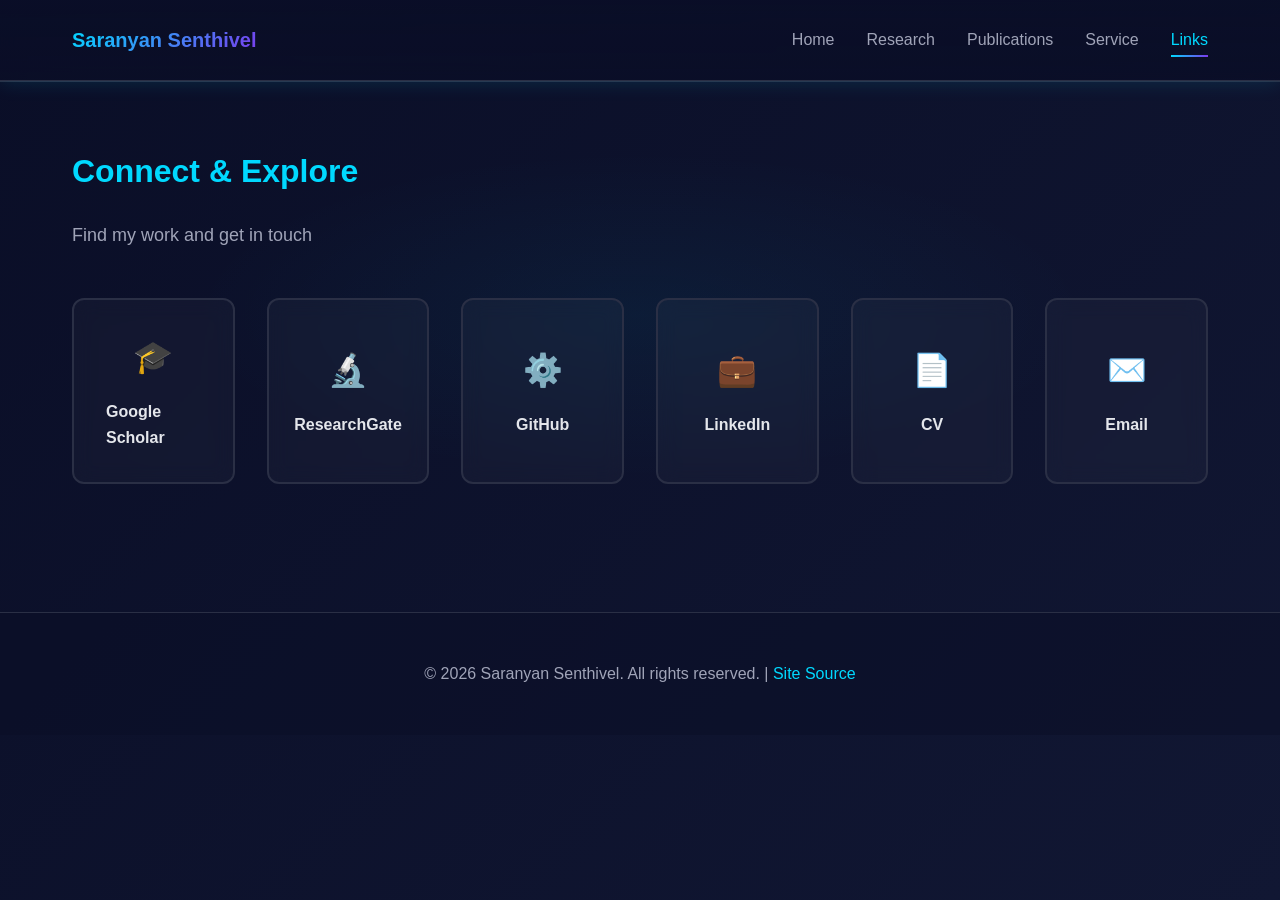
==== pages/links.html @ 64d5da50 "Add navigation links and new pages for research, publications, service, and links; update styles for" ====
<!DOCTYPE html>
<html lang="en">
<head>
  <meta charset="UTF-8">
  <meta name="viewport" content="width=device-width, initial-scale=1.0">
  <title>Connect and Explore - Saranyan Senthivel</title>
  <link rel="stylesheet" href="../css/styles.css">
</head>
<body>
  <header class="site-header">
    <div class="container">
      <div class="header-content">
        <div class="logo">
          <a href="../index.html">Saranyan Senthivel</a>
        </div>
        <nav class="nav-menu">
          <a href="../index.html" class="nav-link">Home</a>
          <a href="research.html" class="nav-link">Research</a>
          <a href="publications.html" class="nav-link">Publications</a>
          <a href="service.html" class="nav-link">Service</a>
          <a href="links.html" class="nav-link active">Links</a>
        </nav>
      </div>
    </div>
  </header>

  <main>
    <section class="section links-section">
      <div class="container">
        <h2>Connect & Explore</h2>
        <p class="section-subtitle">Find my work and get in touch</p>
        <div class="links-grid">
          <a href="https://scholar.google.com/citations?user=RIzBkIQAAAAJ&hl=en" target="_blank" rel="noopener noreferrer" class="link-card" title="Google Scholar Profile">
            <span class="link-icon">🎓</span>
            <span class="link-label">Google Scholar</span>
          </a>
          <a href="https://www.researchgate.net/profile/Saranyan-Senthivel" target="_blank" rel="noopener noreferrer" class="link-card" title="ResearchGate Profile">
            <span class="link-icon">🔬</span>
            <span class="link-label">ResearchGate</span>
          </a>
          <a href="https://github.com/userforbidden" target="_blank" rel="noopener noreferrer" class="link-card" title="GitHub Repository">
            <span class="link-icon">⚙️</span>
            <span class="link-label">GitHub</span>
          </a>
          <a href="https://www.linkedin.com/in/saranyansenthivel/" target="_blank" rel="noopener noreferrer" class="link-card" title="LinkedIn Profile">
            <span class="link-icon">💼</span>
            <span class="link-label">LinkedIn</span>
          </a>
          <a href="https://example.com/cv.pdf" target="_blank" rel="noopener noreferrer" class="link-card" title="Download CV">
            <span class="link-icon">📄</span>
            <span class="link-label">CV</span>
          </a>
          <a href="mailto:saranyansenthivel@gmail.com" class="link-card" title="Send Email">
            <span class="link-icon">✉️</span>
            <span class="link-label">Email</span>
          </a>
        </div>
      </div>
    </section>

    <footer class="footer">
      <div class="container">
        <p>&copy; 2026 Saranyan Senthivel. All rights reserved. | <a href="https://github.com/userforbidden/userforbidden.github.io" target="_blank" rel="noopener noreferrer">Site Source</a></p>
      </div>
    </footer>
  </main>

  <script src="../js/main.js"></script>
</body>
</html>
---- css/styles.css ----
/* ==========================================================================
   Global Styles
   ========================================================================== */

:root {
  /* Colors - Dark Theme with Futuristic Accents */
  --color-bg-primary: #0a0e27;
  --color-bg-secondary: #111733;
  --color-bg-tertiary: #1a1f3a;
  --color-text-primary: #e4e6eb;
  --color-text-secondary: #a0a4b8;
  --color-accent-primary: #00d9ff;
  --color-accent-secondary: #7c3aed;
  --color-accent-tertiary: #06b6d4;
  --color-border: #2a2f45;
  
  /* Glow Effects */
  --glow-subtle: 0 0 20px rgba(0, 217, 255, 0.15);
  --glow-medium: 0 0 30px rgba(0, 217, 255, 0.25);
  --glow-accent: 0 0 40px rgba(124, 58, 237, 0.2);
  
  /* Spacing */
  --spacing-xs: 0.5rem;
  --spacing-sm: 1rem;
  --spacing-md: 1.5rem;
  --spacing-lg: 2rem;
  --spacing-xl: 3rem;
  --spacing-xxl: 4rem;
  
  /* Typography */
  --font-family-main: -apple-system, BlinkMacSystemFont, 'Segoe UI', Roboto, Oxygen, Ubuntu, Cantarell, sans-serif;
  --font-size-base: 1rem;
  --font-size-lg: 1.125rem;
  --font-size-xl: 1.25rem;
  --font-size-2xl: 1.5rem;
  --font-size-3xl: 2rem;
  --font-size-4xl: 2.5rem;
  --font-weight-normal: 400;
  --font-weight-medium: 500;
  --font-weight-semibold: 600;
  --font-weight-bold: 700;
  
  /* Transitions */
  --transition-fast: 150ms ease-in-out;
  --transition-normal: 250ms ease-in-out;
  --transition-slow: 350ms ease-in-out;
}

* {
  margin: 0;
  padding: 0;
  box-sizing: border-box;
}

html {
  scroll-behavior: smooth;
}

body {
  font-family: var(--font-family-main);
  background: linear-gradient(135deg, var(--color-bg-primary) 0%, var(--color-bg-secondary) 100%);
  color: var(--color-text-primary);
  line-height: 1.6;
  min-height: 100vh;
  background-attachment: fixed;
}

/* ==========================================================================
   Container & Layout
   ========================================================================== */

.container {
  max-width: 1200px;
  margin: 0 auto;
  padding: 0 var(--spacing-lg);
}

@media (max-width: 768px) {
  .container {
    padding: 0 var(--spacing-md);
  }
}

/* ==========================================================================
   Header & Navigation
   ========================================================================== */

.site-header {
  position: sticky;
  top: 0;
  z-index: 1000;
  background: linear-gradient(180deg, rgba(10, 14, 39, 0.95) 0%, rgba(10, 14, 39, 0.85) 100%);
  backdrop-filter: blur(10px);
  border-bottom: 1px solid var(--color-border);
  box-shadow: var(--glow-subtle);
  transition: background var(--transition-normal);
}

.header-content {
  display: flex;
  justify-content: space-between;
  align-items: center;
  padding: var(--spacing-md) 0;
}

.logo {
  font-size: var(--font-size-xl);
  font-weight: var(--font-weight-bold);
  background: linear-gradient(135deg, var(--color-accent-primary), var(--color-accent-secondary));
  -webkit-background-clip: text;
  -webkit-text-fill-color: transparent;
  background-clip: text;
}

.logo a {
  text-decoration: none;
  color: inherit;
}

.nav-menu {
  display: flex;
  gap: var(--spacing-lg);
}

.nav-link {
  color: var(--color-text-secondary);
  text-decoration: none;
  font-weight: var(--font-weight-medium);
  transition: color var(--transition-fast);
  position: relative;
}

.nav-link::after {
  content: '';
  position: absolute;
  bottom: -4px;
  left: 0;
  width: 0;
  height: 2px;
  background: linear-gradient(90deg, var(--color-accent-primary), var(--color-accent-secondary));
  transition: width var(--transition-normal);
}

.nav-link:hover {
  color: var(--color-accent-primary);
}

.nav-link.active {
  color: var(--color-accent-primary);
}

.nav-link.active::after {
  width: 100%;
}

.nav-link:hover::after {
  width: 100%;
}

@media (max-width: 768px) {
  .nav-menu {
    gap: var(--spacing-md);
  }
  
  .nav-link {
    font-size: var(--font-size-base);
  }
}

@media (max-width: 640px) {
  .header-content {
    flex-direction: column;
    gap: var(--spacing-md);
    text-align: center;
  }
  
  .nav-menu {
    flex-wrap: wrap;
    justify-content: center;
  }
}

/* ==========================================================================
   Hero Section
   ========================================================================== */

.hero-section {
  padding: var(--spacing-xxl) 0;
  background: radial-gradient(ellipse at bottom right, rgba(124, 58, 237, 0.1) 0%, transparent 50%);
}

.hero-content {
  max-width: 900px;
}

.eyebrow {
  font-size: var(--font-size-lg);
  color: var(--color-accent-primary);
  font-weight: var(--font-weight-medium);
  margin-bottom: var(--spacing-sm);
  text-transform: uppercase;
  letter-spacing: 1px;
}

.hero-title {
  font-size: var(--font-size-4xl);
  font-weight: var(--font-weight-bold);
  line-height: 1.2;
  margin-bottom: var(--spacing-lg);
  background: linear-gradient(135deg, var(--color-accent-primary), var(--color-accent-tertiary));
  -webkit-background-clip: text;
  -webkit-text-fill-color: transparent;
  background-clip: text;
}

.hero-description {
  font-size: var(--font-size-lg);
  color: var(--color-text-secondary);
  margin-bottom: var(--spacing-lg);
  line-height: 1.8;
}

.hero-actions {
  display: flex;
  gap: var(--spacing-md);
  flex-wrap: wrap;
}

@media (max-width: 768px) {
  .hero-section {
    padding: var(--spacing-xl) 0;
  }
  
  .hero-title {
    font-size: var(--font-size-3xl);
  }
  
  .hero-description {
    font-size: var(--font-size-base);
  }
}

/* ==========================================================================
   Buttons
   ========================================================================== */

.btn {
  display: inline-block;
  padding: var(--spacing-sm) var(--spacing-lg);
  border-radius: 8px;
  font-weight: var(--font-weight-semibold);
  text-decoration: none;
  cursor: pointer;
  border: 2px solid;
  transition: all var(--transition-normal);
  font-size: var(--font-size-base);
}

.btn-primary {
  background: linear-gradient(135deg, var(--color-accent-primary), var(--color-accent-tertiary));
  color: var(--color-bg-primary);
  border-color: var(--color-accent-primary);
  box-shadow: var(--glow-subtle);
}

.btn-primary:hover {
  transform: translateY(-2px);
  box-shadow: var(--glow-medium);
}

.btn-secondary {
  background: transparent;
  color: var(--color-accent-primary);
  border-color: var(--color-accent-primary);
}

.btn-secondary:hover {
  background: rgba(0, 217, 255, 0.1);
  transform: translateY(-2px);
  box-shadow: var(--glow-subtle);
}

/* ==========================================================================
   Section Styles
   ========================================================================== */

.section {
  padding: var(--spacing-xxl) 0;
  border-top: 1px solid var(--color-border);
}

.section h2 {
  font-size: var(--font-size-3xl);
  font-weight: var(--font-weight-bold);
  margin-bottom: var(--spacing-md);
  color: var(--color-accent-primary);
}

.section-subtitle {
  font-size: var(--font-size-lg);
  color: var(--color-text-secondary);
  margin-bottom: var(--spacing-xl);
}

/* Research Section */
.research-section {
  background: radial-gradient(ellipse at top left, rgba(0, 217, 255, 0.08) 0%, transparent 40%);
}

.card-grid {
  display: grid;
  grid-template-columns: repeat(auto-fit, minmax(250px, 1fr));
  gap: var(--spacing-lg);
  margin-top: var(--spacing-lg);
}

.research-card {
  background: rgba(255, 255, 255, 0.03);
  border: 1px solid var(--color-border);
  border-radius: 12px;
  padding: var(--spacing-lg);
  transition: all var(--transition-normal);
  backdrop-filter: blur(10px);
}

.research-card h3 {
  font-size: var(--font-size-lg);
  color: var(--color-accent-primary);
  margin-bottom: var(--spacing-sm);
}

.research-card p {
  color: var(--color-text-secondary);
  line-height: 1.7;
}

.research-card:hover {
  background: rgba(255, 255, 255, 0.06);
  border-color: var(--color-accent-primary);
  transform: translateY(-4px);
  box-shadow: var(--glow-accent);
}

/* Publications Section */
.publications-section {
  background: radial-gradient(ellipse at bottom left, rgba(124, 58, 237, 0.08) 0%, transparent 40%);
}

.publication-list {
  display: flex;
  flex-direction: column;
  gap: var(--spacing-lg);
}

.publication-item {
  background: rgba(255, 255, 255, 0.02);
  border-left: 4px solid var(--color-accent-primary);
  border-radius: 8px;
  padding: var(--spacing-lg);
  transition: all var(--transition-normal);
}

.publication-item h3 {
  font-size: var(--font-size-lg);
  color: var(--color-accent-tertiary);
  margin-bottom: var(--spacing-xs);
}

.publication-meta {
  font-size: var(--font-size-base);
  color: var(--color-text-secondary);
  margin-bottom: var(--spacing-sm);
}

.publication-description {
  color: var(--color-text-secondary);
  margin-bottom: var(--spacing-md);
  line-height: 1.7;
}

.publication-links {
  display: flex;
  gap: var(--spacing-md);
}

.link-icon {
  color: var(--color-accent-primary);
  text-decoration: none;
  font-weight: var(--font-weight-semibold);
  transition: color var(--transition-fast);
}

.link-icon:hover {
  color: var(--color-accent-tertiary);
}

.publication-item:hover {
  background: rgba(255, 255, 255, 0.05);
  border-left-color: var(--color-accent-tertiary);
}

/* Service Section */
.service-section {
  background: radial-gradient(ellipse at top right, rgba(6, 182, 212, 0.08) 0%, transparent 40%);
}

.service-grid {
  display: grid;
  grid-template-columns: repeat(auto-fit, minmax(280px, 1fr));
  gap: var(--spacing-lg);
}

.service-card {
  background: rgba(255, 255, 255, 0.03);
  border: 1px solid var(--color-border);
  border-radius: 12px;
  padding: var(--spacing-lg);
  transition: all var(--transition-normal);
  backdrop-filter: blur(10px);
}

.service-card h3 {
  font-size: var(--font-size-lg);
  color: var(--color-accent-tertiary);
  margin-bottom: var(--spacing-md);
}

.service-card ul {
  list-style: none;
}

.service-card li {
  color: var(--color-text-secondary);
  margin-bottom: var(--spacing-sm);
  padding-left: var(--spacing-md);
  position: relative;
}

.service-card li::before {
  content: '→';
  position: absolute;
  left: 0;
  color: var(--color-accent-primary);
}

.service-card:hover {
  background: rgba(255, 255, 255, 0.06);
  border-color: var(--color-accent-tertiary);
  transform: translateY(-4px);
  box-shadow: var(--glow-accent);
}

/* Links Section */
.links-section {
  background: radial-gradient(ellipse at center, rgba(0, 217, 255, 0.05) 0%, transparent 50%);
}

.links-grid {
  display: grid;
  grid-template-columns: repeat(auto-fit, minmax(150px, 1fr));
  gap: var(--spacing-lg);
}

.link-card {
  display: flex;
  flex-direction: column;
  align-items: center;
  justify-content: center;
  gap: var(--spacing-sm);
  padding: var(--spacing-lg);
  background: rgba(255, 255, 255, 0.03);
  border: 2px solid var(--color-border);
  border-radius: 12px;
  text-decoration: none;
  color: var(--color-text-primary);
  transition: all var(--transition-normal);
  backdrop-filter: blur(10px);
}

.link-card .link-icon {
  font-size: 2rem;
}

.link-label {
  font-weight: var(--font-weight-semibold);
  font-size: var(--font-size-base);
}

.link-card:hover {
  background: rgba(255, 255, 255, 0.08);
  border-color: var(--color-accent-primary);
  transform: translateY(-6px);
  box-shadow: var(--glow-medium);
}

@media (max-width: 768px) {
  .links-grid {
    grid-template-columns: repeat(auto-fit, minmax(120px, 1fr));
  }
  
  .section {
    padding: var(--spacing-xl) 0;
  }
  
  .section h2 {
    font-size: var(--font-size-2xl);
  }
}

/* ==========================================================================
   Footer
   ========================================================================== */

.footer {
  border-top: 1px solid var(--color-border);
  padding: var(--spacing-xl) 0;
  margin-top: var(--spacing-xxl);
  text-align: center;
  background: rgba(10, 14, 39, 0.5);
}

.footer p {
  color: var(--color-text-secondary);
  font-size: var(--font-size-base);
}

.footer a {
  color: var(--color-accent-primary);
  text-decoration: none;
  transition: color var(--transition-fast);
}

.footer a:hover {
  color: var(--color-accent-tertiary);
}

/* ==========================================================================
   Responsive Design
   ========================================================================== */

@media (max-width: 768px) {
  :root {
    --font-size-4xl: 1.875rem;
    --font-size-3xl: 1.5rem;
  }
  
  .hero-actions {
    flex-direction: column;
  }
  
  .btn {
    width: 100%;
    text-align: center;
  }
}

@media (max-width: 640px) {
  :root {
    --spacing-xl: 2rem;
    --spacing-xxl: 3rem;
  }
  
  .service-grid {
    grid-template-columns: 1fr;
  }
  
  .publication-item {
    padding: var(--spacing-md);
  }
}

/* ==========================================================================
   Accessibility
   ========================================================================== */

@media (prefers-reduced-motion: reduce) {
  * {
    animation-duration: 0.01ms !important;
    animation-iteration-count: 1 !important;
    transition-duration: 0.01ms !important;
  }
}

/* High contrast mode support */
@media (prefers-contrast: more) {
  :root {
    --color-accent-primary: #00e5ff;
    --color-border: #4a4f65;
  }
}
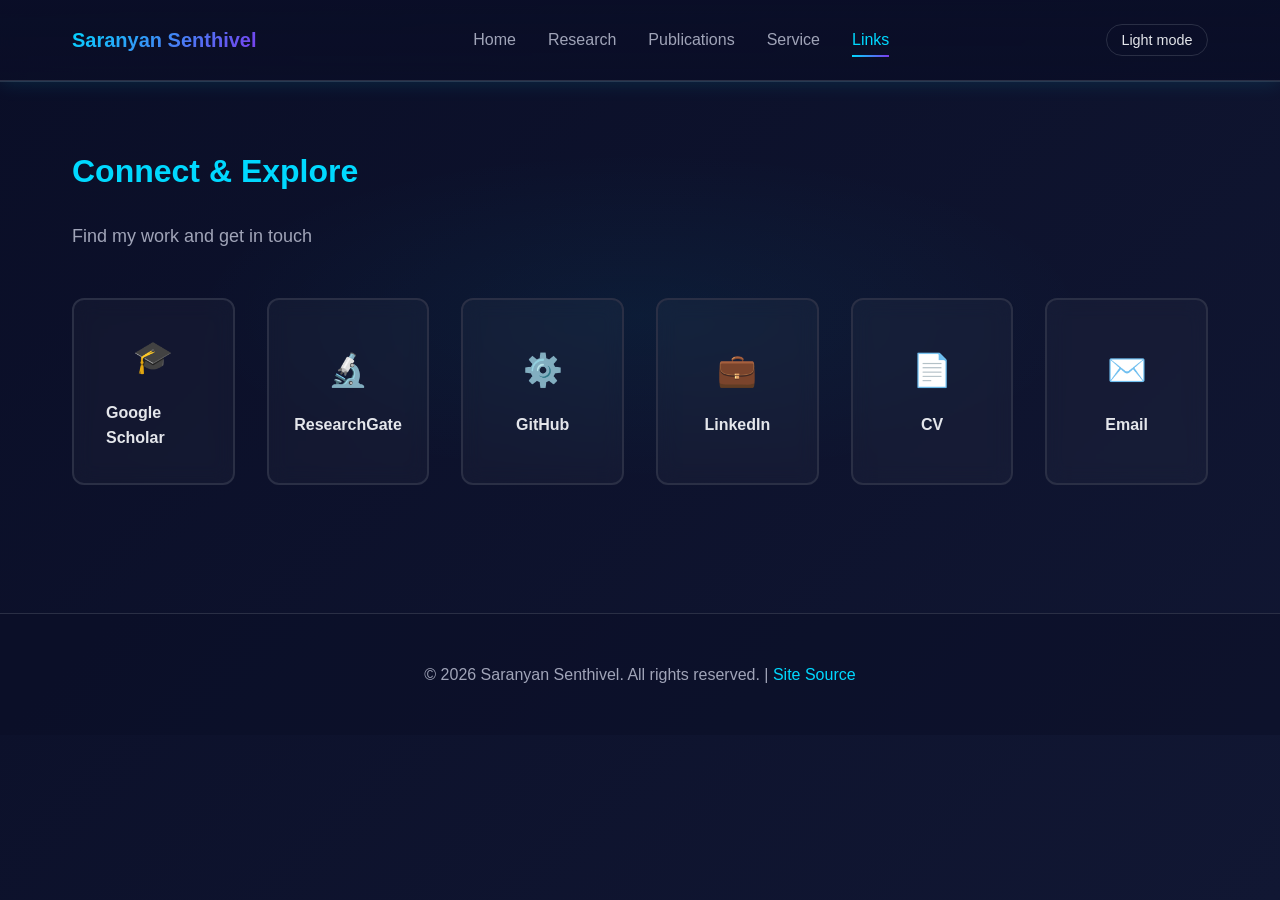
==== commit 9df93878: "Add theme toggle functionality and styles for light/dark mode" ====
--- a/pages/links.html
+++ b/pages/links.html
@@ -20,6 +20,7 @@
           <a href="service.html" class="nav-link">Service</a>
           <a href="links.html" class="nav-link active">Links</a>
         </nav>
+        <button type="button" class="theme-toggle" data-theme-toggle aria-label="Switch color theme">Light mode</button>
       </div>
     </div>
   </header>
--- a/css/styles.css
+++ b/css/styles.css
@@ -46,6 +46,21 @@
   --transition-slow: 350ms ease-in-out;
 }
 
+html[data-theme="light"] {
+  --color-bg-primary: #f5f8ff;
+  --color-bg-secondary: #e8eefc;
+  --color-bg-tertiary: #ffffff;
+  --color-text-primary: #0f1a34;
+  --color-text-secondary: #3f4f73;
+  --color-accent-primary: #006ad6;
+  --color-accent-secondary: #1f4bb8;
+  --color-accent-tertiary: #0b8f8b;
+  --color-border: #c8d3ea;
+  --glow-subtle: 0 0 20px rgba(0, 106, 214, 0.16);
+  --glow-medium: 0 0 30px rgba(0, 106, 214, 0.22);
+  --glow-accent: 0 0 36px rgba(31, 75, 184, 0.18);
+}
+
 * {
   margin: 0;
   padding: 0;
@@ -122,6 +137,29 @@
   gap: var(--spacing-lg);
 }
 
+.theme-toggle {
+  background: transparent;
+  color: var(--color-text-primary);
+  border: 1px solid var(--color-border);
+  border-radius: 999px;
+  padding: 0.45rem 0.9rem;
+  font-size: 0.9rem;
+  font-weight: var(--font-weight-medium);
+  cursor: pointer;
+  transition: all var(--transition-normal);
+}
+
+.theme-toggle:hover {
+  color: var(--color-accent-primary);
+  border-color: var(--color-accent-primary);
+  box-shadow: var(--glow-subtle);
+}
+
+.theme-toggle:focus-visible {
+  outline: 2px solid var(--color-accent-primary);
+  outline-offset: 2px;
+}
+
 .nav-link {
   color: var(--color-text-secondary);
   text-decoration: none;
@@ -177,6 +215,11 @@
   .nav-menu {
     flex-wrap: wrap;
     justify-content: center;
+  }
+
+  .theme-toggle {
+    width: 100%;
+    max-width: 220px;
   }
 }
 
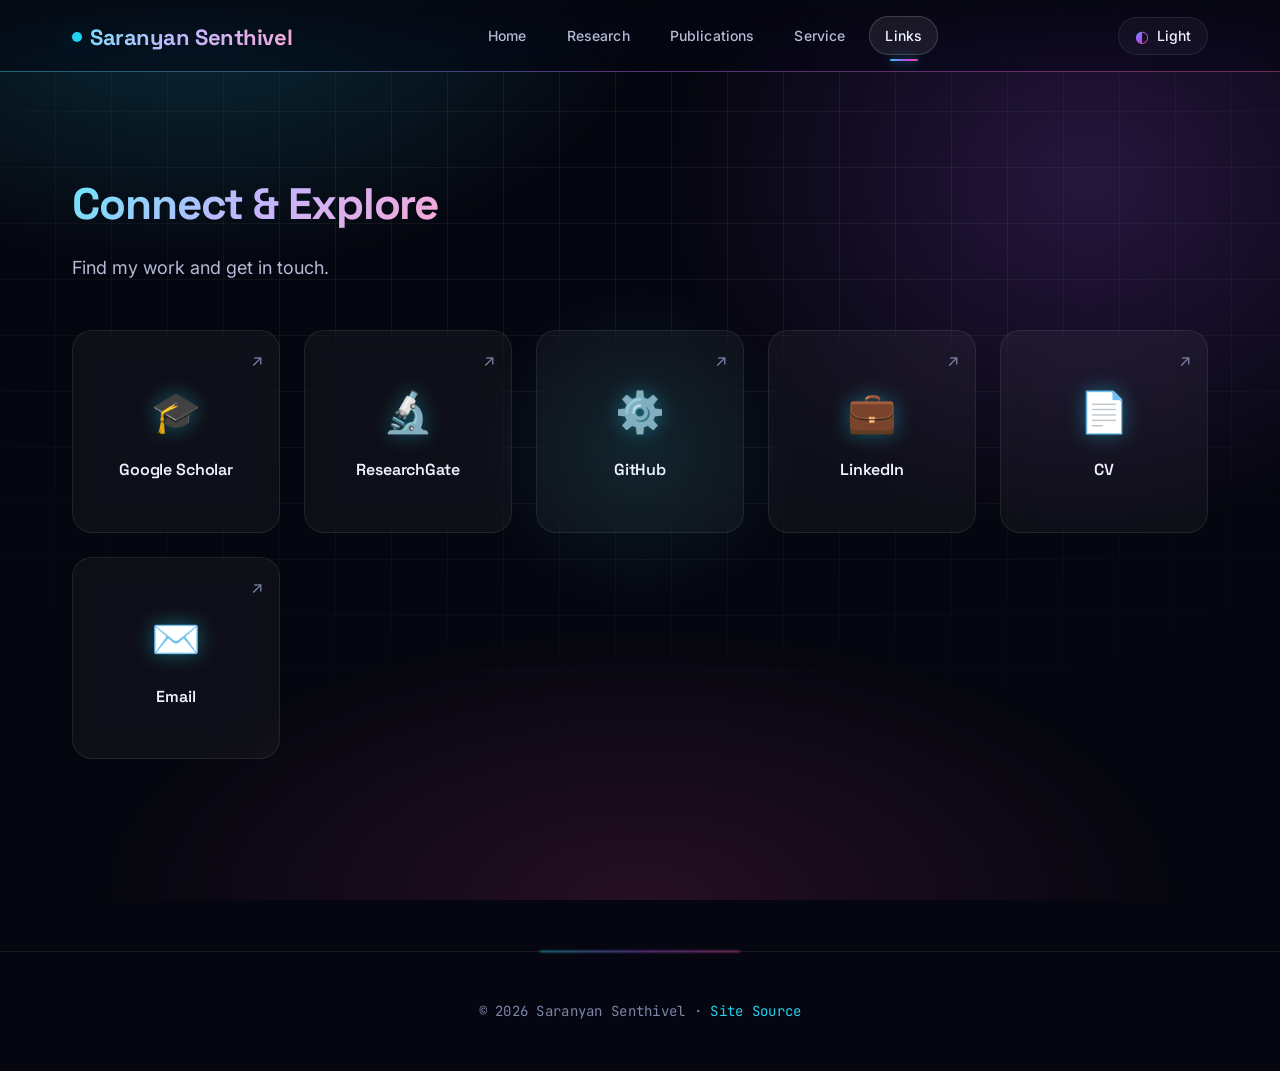
==== commit 74a58378: "Refactor code structure for improved readability and maintainability" ====
--- a/pages/links.html
+++ b/pages/links.html
@@ -3,10 +3,17 @@
 <head>
   <meta charset="UTF-8">
   <meta name="viewport" content="width=device-width, initial-scale=1.0">
-  <title>Connect and Explore - Saranyan Senthivel</title>
+  <meta name="description" content="Connect with Saranyan Senthivel — scholar profiles, GitHub, LinkedIn, CV, and email.">
+  <meta name="theme-color" content="#05060f">
+  <title>Connect — Saranyan Senthivel</title>
+  <link rel="preconnect" href="https://fonts.googleapis.com">
+  <link rel="preconnect" href="https://fonts.gstatic.com" crossorigin>
+  <link href="https://fonts.googleapis.com/css2?family=Inter:wght@400;500;600;700&family=Space+Grotesk:wght@500;600;700&family=JetBrains+Mono:wght@400;500&display=swap" rel="stylesheet">
   <link rel="stylesheet" href="../css/styles.css">
 </head>
 <body>
+  <div class="cursor-glow" aria-hidden="true"></div>
+
   <header class="site-header">
     <div class="container">
       <div class="header-content">
@@ -20,7 +27,7 @@
           <a href="service.html" class="nav-link">Service</a>
           <a href="links.html" class="nav-link active">Links</a>
         </nav>
-        <button type="button" class="theme-toggle" data-theme-toggle aria-label="Switch color theme">Light mode</button>
+        <button type="button" class="theme-toggle" data-theme-toggle aria-label="Switch color theme">Light</button>
       </div>
     </div>
   </header>
@@ -28,30 +35,30 @@
   <main>
     <section class="section links-section">
       <div class="container">
-        <h2>Connect & Explore</h2>
-        <p class="section-subtitle">Find my work and get in touch</p>
+        <h2 class="reveal">Connect &amp; Explore</h2>
+        <p class="section-subtitle reveal" data-delay="1">Find my work and get in touch.</p>
         <div class="links-grid">
-          <a href="https://scholar.google.com/citations?user=RIzBkIQAAAAJ&hl=en" target="_blank" rel="noopener noreferrer" class="link-card" title="Google Scholar Profile">
+          <a href="https://scholar.google.com/citations?user=RIzBkIQAAAAJ&hl=en" target="_blank" rel="noopener noreferrer" class="link-card reveal" data-delay="1" title="Google Scholar Profile">
             <span class="link-icon">🎓</span>
             <span class="link-label">Google Scholar</span>
           </a>
-          <a href="https://www.researchgate.net/profile/Saranyan-Senthivel" target="_blank" rel="noopener noreferrer" class="link-card" title="ResearchGate Profile">
+          <a href="https://www.researchgate.net/profile/Saranyan-Senthivel" target="_blank" rel="noopener noreferrer" class="link-card reveal" data-delay="2" title="ResearchGate Profile">
             <span class="link-icon">🔬</span>
             <span class="link-label">ResearchGate</span>
           </a>
-          <a href="https://github.com/userforbidden" target="_blank" rel="noopener noreferrer" class="link-card" title="GitHub Repository">
+          <a href="https://github.com/userforbidden" target="_blank" rel="noopener noreferrer" class="link-card reveal" data-delay="3" title="GitHub Repository">
             <span class="link-icon">⚙️</span>
             <span class="link-label">GitHub</span>
           </a>
-          <a href="https://www.linkedin.com/in/saranyansenthivel/" target="_blank" rel="noopener noreferrer" class="link-card" title="LinkedIn Profile">
+          <a href="https://www.linkedin.com/in/saranyansenthivel/" target="_blank" rel="noopener noreferrer" class="link-card reveal" data-delay="4" title="LinkedIn Profile">
             <span class="link-icon">💼</span>
             <span class="link-label">LinkedIn</span>
           </a>
-          <a href="https://example.com/cv.pdf" target="_blank" rel="noopener noreferrer" class="link-card" title="Download CV">
+          <a href="../assets/saranyan_cv.pdf" target="_blank" rel="noopener noreferrer" class="link-card reveal" data-delay="5" title="View CV (PDF)">
             <span class="link-icon">📄</span>
             <span class="link-label">CV</span>
           </a>
-          <a href="mailto:saranyansenthivel@gmail.com" class="link-card" title="Send Email">
+          <a href="mailto:saranyansenthivel@gmail.com" class="link-card reveal" data-delay="5" title="Send Email">
             <span class="link-icon">✉️</span>
             <span class="link-label">Email</span>
           </a>
@@ -61,7 +68,7 @@
 
     <footer class="footer">
       <div class="container">
-        <p>&copy; 2026 Saranyan Senthivel. All rights reserved. | <a href="https://github.com/userforbidden/userforbidden.github.io" target="_blank" rel="noopener noreferrer">Site Source</a></p>
+        <p>© <span id="year">2026</span> Saranyan Senthivel · <a href="https://github.com/userforbidden/userforbidden.github.io" target="_blank" rel="noopener noreferrer">Site Source</a></p>
       </div>
     </footer>
   </main>
--- a/css/styles.css
+++ b/css/styles.css
@@ -1,67 +1,117 @@
 /* ==========================================================================
-   Global Styles
+   Futuristic UI — Saranyan Senthivel
+   ==========================================================================
+   Design system: dark cyber aesthetic with aurora gradients, glassmorphism,
+   animated grid background, and tactile micro-interactions.
    ========================================================================== */
 
 :root {
-  /* Colors - Dark Theme with Futuristic Accents */
-  --color-bg-primary: #0a0e27;
-  --color-bg-secondary: #111733;
-  --color-bg-tertiary: #1a1f3a;
-  --color-text-primary: #e4e6eb;
-  --color-text-secondary: #a0a4b8;
-  --color-accent-primary: #00d9ff;
-  --color-accent-secondary: #7c3aed;
-  --color-accent-tertiary: #06b6d4;
-  --color-border: #2a2f45;
-  
-  /* Glow Effects */
-  --glow-subtle: 0 0 20px rgba(0, 217, 255, 0.15);
-  --glow-medium: 0 0 30px rgba(0, 217, 255, 0.25);
-  --glow-accent: 0 0 40px rgba(124, 58, 237, 0.2);
-  
+  /* --- Color tokens (dark) --- */
+  --bg-0: #05060f;
+  --bg-1: #0a0c1f;
+  --bg-2: #11142b;
+  --surface-glass: rgba(255, 255, 255, 0.04);
+  --surface-glass-strong: rgba(255, 255, 255, 0.07);
+  --text-1: #eef2ff;
+  --text-2: #b4bbd6;
+  --text-3: #7d85a8;
+  --border-1: rgba(255, 255, 255, 0.08);
+  --border-2: rgba(255, 255, 255, 0.16);
+
+  /* Aurora accents */
+  --c-cyan: #22d3ee;
+  --c-violet: #a855f7;
+  --c-magenta: #ec4899;
+  --c-emerald: #34d399;
+  --c-amber: #fbbf24;
+  --accent: var(--c-cyan);
+  --accent-2: var(--c-violet);
+
+  /* Glows */
+  --glow-cyan: 0 0 24px rgba(34, 211, 238, 0.35);
+  --glow-violet: 0 0 32px rgba(168, 85, 247, 0.32);
+  --glow-soft: 0 8px 32px rgba(0, 0, 0, 0.45);
+  --glow-card: 0 20px 60px -20px rgba(34, 211, 238, 0.35),
+               0 8px 30px -10px rgba(168, 85, 247, 0.25);
+
+  /* Gradients */
+  --grad-aurora: linear-gradient(135deg, #22d3ee 0%, #a855f7 50%, #ec4899 100%);
+  --grad-aurora-soft: linear-gradient(135deg, rgba(34,211,238,0.15), rgba(168,85,247,0.15) 50%, rgba(236,72,153,0.15));
+  --grad-text: linear-gradient(135deg, #67e8f9 0%, #c4b5fd 50%, #f9a8d4 100%);
+
   /* Spacing */
-  --spacing-xs: 0.5rem;
-  --spacing-sm: 1rem;
-  --spacing-md: 1.5rem;
-  --spacing-lg: 2rem;
-  --spacing-xl: 3rem;
-  --spacing-xxl: 4rem;
-  
+  --s-1: 0.25rem;
+  --s-2: 0.5rem;
+  --s-3: 0.75rem;
+  --s-4: 1rem;
+  --s-5: 1.5rem;
+  --s-6: 2rem;
+  --s-7: 3rem;
+  --s-8: 4rem;
+  --s-9: 6rem;
+
   /* Typography */
-  --font-family-main: -apple-system, BlinkMacSystemFont, 'Segoe UI', Roboto, Oxygen, Ubuntu, Cantarell, sans-serif;
-  --font-size-base: 1rem;
-  --font-size-lg: 1.125rem;
-  --font-size-xl: 1.25rem;
-  --font-size-2xl: 1.5rem;
-  --font-size-3xl: 2rem;
-  --font-size-4xl: 2.5rem;
-  --font-weight-normal: 400;
-  --font-weight-medium: 500;
-  --font-weight-semibold: 600;
-  --font-weight-bold: 700;
-  
-  /* Transitions */
-  --transition-fast: 150ms ease-in-out;
-  --transition-normal: 250ms ease-in-out;
-  --transition-slow: 350ms ease-in-out;
-}
-
+  --font-sans: 'Inter', -apple-system, BlinkMacSystemFont, 'Segoe UI', Roboto, sans-serif;
+  --font-display: 'Space Grotesk', 'Inter', sans-serif;
+  --font-mono: 'JetBrains Mono', 'Fira Code', ui-monospace, monospace;
+
+  --fs-xs: 0.75rem;
+  --fs-sm: 0.875rem;
+  --fs-base: 1rem;
+  --fs-lg: 1.125rem;
+  --fs-xl: 1.375rem;
+  --fs-2xl: 1.75rem;
+  --fs-3xl: 2.25rem;
+  --fs-4xl: 3rem;
+  --fs-5xl: 4rem;
+
+  /* Motion */
+  --ease-out: cubic-bezier(0.22, 1, 0.36, 1);
+  --ease-in-out: cubic-bezier(0.65, 0, 0.35, 1);
+  --t-fast: 180ms var(--ease-out);
+  --t-med: 320ms var(--ease-out);
+  --t-slow: 600ms var(--ease-out);
+
+  /* Radii */
+  --r-sm: 8px;
+  --r-md: 14px;
+  --r-lg: 20px;
+  --r-xl: 28px;
+  --r-pill: 999px;
+}
+
+/* --- Light theme overrides --- */
 html[data-theme="light"] {
-  --color-bg-primary: #f5f8ff;
-  --color-bg-secondary: #e8eefc;
-  --color-bg-tertiary: #ffffff;
-  --color-text-primary: #0f1a34;
-  --color-text-secondary: #3f4f73;
-  --color-accent-primary: #006ad6;
-  --color-accent-secondary: #1f4bb8;
-  --color-accent-tertiary: #0b8f8b;
-  --color-border: #c8d3ea;
-  --glow-subtle: 0 0 20px rgba(0, 106, 214, 0.16);
-  --glow-medium: 0 0 30px rgba(0, 106, 214, 0.22);
-  --glow-accent: 0 0 36px rgba(31, 75, 184, 0.18);
-}
-
-* {
+  --bg-0: #f4f6ff;
+  --bg-1: #ffffff;
+  --bg-2: #eef1fb;
+  --surface-glass: rgba(255, 255, 255, 0.7);
+  --surface-glass-strong: rgba(255, 255, 255, 0.85);
+  --text-1: #0b1130;
+  --text-2: #3d4a78;
+  --text-3: #6b7aa8;
+  --border-1: rgba(11, 17, 48, 0.10);
+  --border-2: rgba(11, 17, 48, 0.18);
+  --c-cyan: #0891b2;
+  --c-violet: #7c3aed;
+  --c-magenta: #db2777;
+  --accent: var(--c-cyan);
+  --accent-2: var(--c-violet);
+  --glow-cyan: 0 0 22px rgba(8, 145, 178, 0.28);
+  --glow-violet: 0 0 28px rgba(124, 58, 237, 0.25);
+  --glow-soft: 0 10px 30px rgba(11, 17, 48, 0.12);
+  --glow-card: 0 20px 50px -20px rgba(8, 145, 178, 0.30),
+               0 10px 30px -15px rgba(124, 58, 237, 0.22);
+  --grad-text: linear-gradient(135deg, #0e7490 0%, #6d28d9 50%, #be185d 100%);
+}
+
+/* ==========================================================================
+   Reset & base
+   ========================================================================== */
+
+*,
+*::before,
+*::after {
   margin: 0;
   padding: 0;
   box-sizing: border-box;
@@ -69,218 +119,354 @@
 
 html {
   scroll-behavior: smooth;
+  -webkit-font-smoothing: antialiased;
+  -moz-osx-font-smoothing: grayscale;
+  text-rendering: optimizeLegibility;
 }
 
 body {
-  font-family: var(--font-family-main);
-  background: linear-gradient(135deg, var(--color-bg-primary) 0%, var(--color-bg-secondary) 100%);
-  color: var(--color-text-primary);
-  line-height: 1.6;
+  font-family: var(--font-sans);
+  background: var(--bg-0);
+  color: var(--text-1);
+  line-height: 1.65;
   min-height: 100vh;
-  background-attachment: fixed;
-}
-
-/* ==========================================================================
-   Container & Layout
+  position: relative;
+  overflow-x: hidden;
+}
+
+/* --- Animated aurora background --- */
+body::before,
+body::after {
+  content: '';
+  position: fixed;
+  inset: 0;
+  z-index: -2;
+  pointer-events: none;
+}
+
+body::before {
+  background:
+    radial-gradient(ellipse 60% 50% at 15% 0%, rgba(34, 211, 238, 0.18), transparent 60%),
+    radial-gradient(ellipse 50% 60% at 85% 20%, rgba(168, 85, 247, 0.20), transparent 65%),
+    radial-gradient(ellipse 70% 50% at 50% 100%, rgba(236, 72, 153, 0.14), transparent 60%),
+    var(--bg-0);
+  animation: auroraDrift 22s var(--ease-in-out) infinite alternate;
+}
+
+/* Subtle grid mesh overlay */
+body::after {
+  background-image:
+    linear-gradient(var(--border-1) 1px, transparent 1px),
+    linear-gradient(90deg, var(--border-1) 1px, transparent 1px);
+  background-size: 56px 56px;
+  background-position: -1px -1px;
+  mask-image: radial-gradient(ellipse 90% 70% at 50% 30%, black 30%, transparent 80%);
+  -webkit-mask-image: radial-gradient(ellipse 90% 70% at 50% 30%, black 30%, transparent 80%);
+  opacity: 0.7;
+  z-index: -1;
+}
+
+@keyframes auroraDrift {
+  0%   { transform: translate3d(0, 0, 0) scale(1); }
+  50%  { transform: translate3d(-2%, 1%, 0) scale(1.03); }
+  100% { transform: translate3d(2%, -1%, 0) scale(1.05); }
+}
+
+/* --- Custom selection --- */
+::selection {
+  background: rgba(34, 211, 238, 0.35);
+  color: var(--text-1);
+}
+
+/* --- Custom scrollbar --- */
+::-webkit-scrollbar { width: 12px; height: 12px; }
+::-webkit-scrollbar-track { background: var(--bg-1); }
+::-webkit-scrollbar-thumb {
+  background: linear-gradient(180deg, var(--c-cyan), var(--c-violet));
+  border: 3px solid var(--bg-1);
+  border-radius: var(--r-pill);
+}
+::-webkit-scrollbar-thumb:hover { filter: brightness(1.2); }
+
+/* ==========================================================================
+   Layout
    ========================================================================== */
 
 .container {
+  width: 100%;
   max-width: 1200px;
   margin: 0 auto;
-  padding: 0 var(--spacing-lg);
+  padding: 0 var(--s-6);
 }
 
 @media (max-width: 768px) {
-  .container {
-    padding: 0 var(--spacing-md);
-  }
-}
-
-/* ==========================================================================
-   Header & Navigation
+  .container { padding: 0 var(--s-5); }
+}
+
+/* ==========================================================================
+   Header / Navigation
    ========================================================================== */
 
 .site-header {
   position: sticky;
   top: 0;
   z-index: 1000;
-  background: linear-gradient(180deg, rgba(10, 14, 39, 0.95) 0%, rgba(10, 14, 39, 0.85) 100%);
-  backdrop-filter: blur(10px);
-  border-bottom: 1px solid var(--color-border);
-  box-shadow: var(--glow-subtle);
-  transition: background var(--transition-normal);
+  background: linear-gradient(180deg, rgba(5, 6, 15, 0.85), rgba(5, 6, 15, 0.55));
+  -webkit-backdrop-filter: blur(20px) saturate(180%);
+  backdrop-filter: blur(20px) saturate(180%);
+  border-bottom: 1px solid var(--border-1);
+  transition: background var(--t-med), border-color var(--t-med);
+}
+
+html[data-theme="light"] .site-header {
+  background: linear-gradient(180deg, rgba(255, 255, 255, 0.85), rgba(255, 255, 255, 0.6));
+}
+
+.site-header::after {
+  content: '';
+  position: absolute;
+  left: 0;
+  right: 0;
+  bottom: -1px;
+  height: 1px;
+  background: var(--grad-aurora);
+  opacity: 0.4;
 }
 
 .header-content {
   display: flex;
   justify-content: space-between;
   align-items: center;
-  padding: var(--spacing-md) 0;
+  padding: var(--s-4) 0;
+  gap: var(--s-5);
 }
 
 .logo {
-  font-size: var(--font-size-xl);
-  font-weight: var(--font-weight-bold);
-  background: linear-gradient(135deg, var(--color-accent-primary), var(--color-accent-secondary));
+  font-family: var(--font-display);
+  font-size: var(--fs-xl);
+  font-weight: 700;
+  letter-spacing: -0.02em;
+  position: relative;
+}
+
+.logo a {
+  text-decoration: none;
+  background: var(--grad-text);
   -webkit-background-clip: text;
   -webkit-text-fill-color: transparent;
   background-clip: text;
-}
-
-.logo a {
-  text-decoration: none;
-  color: inherit;
+  display: inline-flex;
+  align-items: center;
+  gap: var(--s-2);
+}
+
+.logo a::before {
+  content: '';
+  width: 10px;
+  height: 10px;
+  border-radius: 50%;
+  background: var(--c-cyan);
+  box-shadow: var(--glow-cyan);
+  animation: pulse 2.4s var(--ease-in-out) infinite;
+  flex-shrink: 0;
+}
+
+@keyframes pulse {
+  0%, 100% { opacity: 1; transform: scale(1); }
+  50%      { opacity: 0.6; transform: scale(0.85); }
 }
 
 .nav-menu {
   display: flex;
-  gap: var(--spacing-lg);
+  gap: var(--s-2);
+  align-items: center;
+}
+
+.nav-link {
+  position: relative;
+  color: var(--text-2);
+  text-decoration: none;
+  font-weight: 500;
+  font-size: var(--fs-sm);
+  padding: var(--s-2) var(--s-4);
+  border-radius: var(--r-pill);
+  transition: color var(--t-fast), background var(--t-fast);
+  letter-spacing: 0.01em;
+}
+
+.nav-link:hover {
+  color: var(--text-1);
+  background: var(--surface-glass);
+}
+
+.nav-link.active {
+  color: var(--text-1);
+  background: var(--surface-glass-strong);
+  box-shadow: inset 0 0 0 1px var(--border-2);
+}
+
+.nav-link.active::before {
+  content: '';
+  position: absolute;
+  left: 50%;
+  bottom: -6px;
+  transform: translateX(-50%);
+  width: 28px;
+  height: 2px;
+  background: var(--grad-aurora);
+  border-radius: var(--r-pill);
+  box-shadow: 0 0 10px rgba(34, 211, 238, 0.7);
 }
 
 .theme-toggle {
-  background: transparent;
-  color: var(--color-text-primary);
-  border: 1px solid var(--color-border);
-  border-radius: 999px;
-  padding: 0.45rem 0.9rem;
-  font-size: 0.9rem;
-  font-weight: var(--font-weight-medium);
+  background: var(--surface-glass);
+  color: var(--text-1);
+  border: 1px solid var(--border-1);
+  border-radius: var(--r-pill);
+  padding: 0.5rem 1rem;
+  font-size: var(--fs-sm);
+  font-weight: 500;
   cursor: pointer;
-  transition: all var(--transition-normal);
-}
-
-.theme-toggle:hover {
-  color: var(--color-accent-primary);
-  border-color: var(--color-accent-primary);
-  box-shadow: var(--glow-subtle);
-}
-
-.theme-toggle:focus-visible {
-  outline: 2px solid var(--color-accent-primary);
-  outline-offset: 2px;
-}
-
-.nav-link {
-  color: var(--color-text-secondary);
-  text-decoration: none;
-  font-weight: var(--font-weight-medium);
-  transition: color var(--transition-fast);
-  position: relative;
-}
-
-.nav-link::after {
-  content: '';
-  position: absolute;
-  bottom: -4px;
-  left: 0;
-  width: 0;
-  height: 2px;
-  background: linear-gradient(90deg, var(--color-accent-primary), var(--color-accent-secondary));
-  transition: width var(--transition-normal);
-}
-
-.nav-link:hover {
-  color: var(--color-accent-primary);
-}
-
-.nav-link.active {
-  color: var(--color-accent-primary);
-}
-
-.nav-link.active::after {
-  width: 100%;
-}
-
-.nav-link:hover::after {
-  width: 100%;
-}
-
-@media (max-width: 768px) {
-  .nav-menu {
-    gap: var(--spacing-md);
-  }
-  
-  .nav-link {
-    font-size: var(--font-size-base);
-  }
-}
-
-@media (max-width: 640px) {
-  .header-content {
-    flex-direction: column;
-    gap: var(--spacing-md);
-    text-align: center;
-  }
-  
-  .nav-menu {
-    flex-wrap: wrap;
-    justify-content: center;
-  }
-
-  .theme-toggle {
-    width: 100%;
-    max-width: 220px;
-  }
-}
-
-/* ==========================================================================
-   Hero Section
-   ========================================================================== */
-
-.hero-section {
-  padding: var(--spacing-xxl) 0;
-  background: radial-gradient(ellipse at bottom right, rgba(124, 58, 237, 0.1) 0%, transparent 50%);
-}
-
-.hero-content {
-  max-width: 900px;
-}
-
-.eyebrow {
-  font-size: var(--font-size-lg);
-  color: var(--color-accent-primary);
-  font-weight: var(--font-weight-medium);
-  margin-bottom: var(--spacing-sm);
-  text-transform: uppercase;
-  letter-spacing: 1px;
-}
-
-.hero-title {
-  font-size: var(--font-size-4xl);
-  font-weight: var(--font-weight-bold);
-  line-height: 1.2;
-  margin-bottom: var(--spacing-lg);
-  background: linear-gradient(135deg, var(--color-accent-primary), var(--color-accent-tertiary));
+  transition: all var(--t-fast);
+  display: inline-flex;
+  align-items: center;
+  gap: var(--s-2);
+  font-family: inherit;
+}
+
+.theme-toggle::before {
+  content: '◐';
+  font-size: 1rem;
+  background: var(--grad-aurora);
   -webkit-background-clip: text;
   -webkit-text-fill-color: transparent;
   background-clip: text;
 }
 
+.theme-toggle:hover {
+  border-color: var(--accent);
+  color: var(--accent);
+  box-shadow: var(--glow-cyan);
+  transform: translateY(-1px);
+}
+
+.theme-toggle:focus-visible {
+  outline: 2px solid var(--accent);
+  outline-offset: 3px;
+}
+
+/* Mobile nav */
+@media (max-width: 768px) {
+  .header-content {
+    flex-wrap: wrap;
+    gap: var(--s-3);
+  }
+  .nav-menu {
+    order: 3;
+    width: 100%;
+    justify-content: center;
+    flex-wrap: wrap;
+  }
+  .nav-link {
+    padding: var(--s-2) var(--s-3);
+    font-size: var(--fs-sm);
+  }
+}
+
+/* ==========================================================================
+   Hero
+   ========================================================================== */
+
+.hero-section {
+  position: relative;
+  padding: var(--s-9) 0 var(--s-9);
+  overflow: hidden;
+}
+
+.hero-section::before {
+  content: '';
+  position: absolute;
+  top: 50%;
+  left: 50%;
+  width: 120%;
+  height: 100%;
+  transform: translate(-50%, -50%);
+  background:
+    radial-gradient(circle at 20% 30%, rgba(34, 211, 238, 0.18), transparent 35%),
+    radial-gradient(circle at 80% 70%, rgba(168, 85, 247, 0.20), transparent 40%);
+  filter: blur(40px);
+  pointer-events: none;
+  z-index: -1;
+}
+
+.hero-content {
+  max-width: 920px;
+  margin: 0 auto;
+  text-align: center;
+  position: relative;
+}
+
+.eyebrow {
+  display: inline-flex;
+  align-items: center;
+  gap: var(--s-2);
+  font-family: var(--font-mono);
+  font-size: var(--fs-sm);
+  color: var(--text-2);
+  background: var(--surface-glass);
+  border: 1px solid var(--border-2);
+  padding: 0.45rem 1rem;
+  border-radius: var(--r-pill);
+  text-transform: uppercase;
+  letter-spacing: 0.12em;
+  margin-bottom: var(--s-6);
+  -webkit-backdrop-filter: blur(10px);
+  backdrop-filter: blur(10px);
+}
+
+.eyebrow::before {
+  content: '';
+  width: 8px;
+  height: 8px;
+  border-radius: 50%;
+  background: var(--c-emerald);
+  box-shadow: 0 0 10px var(--c-emerald);
+  animation: pulse 1.8s var(--ease-in-out) infinite;
+}
+
+.hero-title {
+  font-family: var(--font-display);
+  font-size: clamp(2.25rem, 5vw + 1rem, 4.5rem);
+  font-weight: 700;
+  line-height: 1.05;
+  letter-spacing: -0.035em;
+  margin-bottom: var(--s-6);
+  background: var(--grad-text);
+  -webkit-background-clip: text;
+  -webkit-text-fill-color: transparent;
+  background-clip: text;
+  background-size: 200% 200%;
+  animation: shimmer 8s var(--ease-in-out) infinite;
+}
+
+@keyframes shimmer {
+  0%, 100% { background-position: 0% 50%; }
+  50%      { background-position: 100% 50%; }
+}
+
 .hero-description {
-  font-size: var(--font-size-lg);
-  color: var(--color-text-secondary);
-  margin-bottom: var(--spacing-lg);
-  line-height: 1.8;
+  font-size: var(--fs-lg);
+  color: var(--text-2);
+  margin: 0 auto var(--s-7);
+  line-height: 1.75;
+  max-width: 720px;
 }
 
 .hero-actions {
   display: flex;
-  gap: var(--spacing-md);
+  gap: var(--s-4);
   flex-wrap: wrap;
-}
-
-@media (max-width: 768px) {
-  .hero-section {
-    padding: var(--spacing-xl) 0;
-  }
-  
-  .hero-title {
-    font-size: var(--font-size-3xl);
-  }
-  
-  .hero-description {
-    font-size: var(--font-size-base);
-  }
+  justify-content: center;
 }
 
 /* ==========================================================================
@@ -288,346 +474,575 @@
    ========================================================================== */
 
 .btn {
-  display: inline-block;
-  padding: var(--spacing-sm) var(--spacing-lg);
-  border-radius: 8px;
-  font-weight: var(--font-weight-semibold);
+  position: relative;
+  display: inline-flex;
+  align-items: center;
+  gap: var(--s-2);
+  padding: 0.85rem 1.6rem;
+  border-radius: var(--r-pill);
+  font-weight: 600;
+  font-size: var(--fs-base);
   text-decoration: none;
   cursor: pointer;
-  border: 2px solid;
-  transition: all var(--transition-normal);
-  font-size: var(--font-size-base);
-}
+  border: 1px solid transparent;
+  transition: transform var(--t-fast), box-shadow var(--t-med), background var(--t-fast);
+  font-family: inherit;
+  overflow: hidden;
+  isolation: isolate;
+}
+
+.btn::after {
+  content: '→';
+  transition: transform var(--t-fast);
+  font-weight: 400;
+}
+
+.btn:hover::after { transform: translateX(4px); }
 
 .btn-primary {
-  background: linear-gradient(135deg, var(--color-accent-primary), var(--color-accent-tertiary));
-  color: var(--color-bg-primary);
-  border-color: var(--color-accent-primary);
-  box-shadow: var(--glow-subtle);
+  background: var(--grad-aurora);
+  color: #fff;
+  box-shadow: var(--glow-cyan), 0 6px 20px rgba(168, 85, 247, 0.35);
+  background-size: 180% 180%;
+  background-position: 0% 50%;
 }
 
 .btn-primary:hover {
+  background-position: 100% 50%;
   transform: translateY(-2px);
-  box-shadow: var(--glow-medium);
+  box-shadow: 0 0 32px rgba(34, 211, 238, 0.55), 0 10px 30px rgba(168, 85, 247, 0.45);
 }
 
 .btn-secondary {
-  background: transparent;
-  color: var(--color-accent-primary);
-  border-color: var(--color-accent-primary);
+  background: var(--surface-glass);
+  color: var(--text-1);
+  border-color: var(--border-2);
+  -webkit-backdrop-filter: blur(10px);
+  backdrop-filter: blur(10px);
 }
 
 .btn-secondary:hover {
-  background: rgba(0, 217, 255, 0.1);
+  border-color: var(--accent);
+  color: var(--accent);
+  background: var(--surface-glass-strong);
   transform: translateY(-2px);
-  box-shadow: var(--glow-subtle);
-}
-
-/* ==========================================================================
-   Section Styles
+  box-shadow: var(--glow-cyan);
+}
+
+.btn:focus-visible {
+  outline: 2px solid var(--accent);
+  outline-offset: 3px;
+}
+
+/* ==========================================================================
+   Sections
    ========================================================================== */
 
 .section {
-  padding: var(--spacing-xxl) 0;
-  border-top: 1px solid var(--color-border);
+  padding: var(--s-9) 0;
+  position: relative;
 }
 
 .section h2 {
-  font-size: var(--font-size-3xl);
-  font-weight: var(--font-weight-bold);
-  margin-bottom: var(--spacing-md);
-  color: var(--color-accent-primary);
+  font-family: var(--font-display);
+  font-size: clamp(1.75rem, 3vw + 0.5rem, 2.75rem);
+  font-weight: 700;
+  letter-spacing: -0.025em;
+  margin-bottom: var(--s-3);
+  background: var(--grad-text);
+  -webkit-background-clip: text;
+  -webkit-text-fill-color: transparent;
+  background-clip: text;
+  display: inline-block;
 }
 
 .section-subtitle {
-  font-size: var(--font-size-lg);
-  color: var(--color-text-secondary);
-  margin-bottom: var(--spacing-xl);
-}
-
-/* Research Section */
-.research-section {
-  background: radial-gradient(ellipse at top left, rgba(0, 217, 255, 0.08) 0%, transparent 40%);
-}
+  font-size: var(--fs-lg);
+  color: var(--text-2);
+  margin-bottom: var(--s-7);
+  max-width: 680px;
+}
+
+/* ==========================================================================
+   Cards (research, service, etc.)
+   ========================================================================== */
 
 .card-grid {
   display: grid;
-  grid-template-columns: repeat(auto-fit, minmax(250px, 1fr));
-  gap: var(--spacing-lg);
-  margin-top: var(--spacing-lg);
-}
-
+  grid-template-columns: repeat(auto-fit, minmax(280px, 1fr));
+  gap: var(--s-5);
+}
+
+.research-card,
+.service-card {
+  position: relative;
+  background: var(--surface-glass);
+  border: 1px solid var(--border-1);
+  border-radius: var(--r-lg);
+  padding: var(--s-6);
+  transition: transform var(--t-med), border-color var(--t-med), background var(--t-med);
+  -webkit-backdrop-filter: blur(14px);
+  backdrop-filter: blur(14px);
+  overflow: hidden;
+  isolation: isolate;
+}
+
+.research-card::before,
+.service-card::before {
+  content: '';
+  position: absolute;
+  inset: 0;
+  border-radius: inherit;
+  padding: 1px;
+  background: var(--grad-aurora);
+  -webkit-mask: linear-gradient(#000 0 0) content-box, linear-gradient(#000 0 0);
+  -webkit-mask-composite: xor;
+          mask-composite: exclude;
+  opacity: 0;
+  transition: opacity var(--t-med);
+  pointer-events: none;
+  z-index: 1;
+}
+
+.research-card::after,
+.service-card::after {
+  content: '';
+  position: absolute;
+  top: -2px;
+  right: -2px;
+  width: 80px;
+  height: 80px;
+  background: radial-gradient(circle, rgba(34, 211, 238, 0.4), transparent 70%);
+  filter: blur(20px);
+  opacity: 0;
+  transition: opacity var(--t-med);
+  pointer-events: none;
+  z-index: 0;
+}
+
+.research-card:hover,
+.service-card:hover {
+  transform: translateY(-6px);
+  background: var(--surface-glass-strong);
+}
+
+.research-card:hover::before,
+.service-card:hover::before,
+.research-card:hover::after,
+.service-card:hover::after { opacity: 1; }
+
+.research-card h3,
+.service-card h3 {
+  font-family: var(--font-display);
+  font-size: var(--fs-xl);
+  color: var(--text-1);
+  margin-bottom: var(--s-3);
+  letter-spacing: -0.015em;
+  position: relative;
+  z-index: 2;
+}
+
+.research-card p {
+  color: var(--text-2);
+  line-height: 1.7;
+  position: relative;
+  z-index: 2;
+}
+
+/* Numbered indicator on research cards */
 .research-card {
-  background: rgba(255, 255, 255, 0.03);
-  border: 1px solid var(--color-border);
-  border-radius: 12px;
-  padding: var(--spacing-lg);
-  transition: all var(--transition-normal);
-  backdrop-filter: blur(10px);
-}
-
-.research-card h3 {
-  font-size: var(--font-size-lg);
-  color: var(--color-accent-primary);
-  margin-bottom: var(--spacing-sm);
-}
-
-.research-card p {
-  color: var(--color-text-secondary);
-  line-height: 1.7;
-}
-
-.research-card:hover {
-  background: rgba(255, 255, 255, 0.06);
-  border-color: var(--color-accent-primary);
-  transform: translateY(-4px);
-  box-shadow: var(--glow-accent);
-}
-
-/* Publications Section */
-.publications-section {
-  background: radial-gradient(ellipse at bottom left, rgba(124, 58, 237, 0.08) 0%, transparent 40%);
-}
+  counter-increment: research-counter;
+}
+.card-grid { counter-reset: research-counter; }
+.research-card h3::before {
+  content: counter(research-counter, decimal-leading-zero);
+  display: block;
+  font-family: var(--font-mono);
+  font-size: var(--fs-xs);
+  color: var(--accent);
+  letter-spacing: 0.15em;
+  margin-bottom: var(--s-2);
+  font-weight: 500;
+}
+
+/* Service card lists */
+.service-grid {
+  display: grid;
+  grid-template-columns: repeat(auto-fit, minmax(280px, 1fr));
+  gap: var(--s-5);
+}
+
+.service-card ul {
+  list-style: none;
+  position: relative;
+  z-index: 2;
+}
+
+.service-card li {
+  color: var(--text-2);
+  margin-bottom: var(--s-3);
+  padding-left: var(--s-5);
+  position: relative;
+  line-height: 1.6;
+}
+
+.service-card li::before {
+  content: '';
+  position: absolute;
+  left: 0;
+  top: 0.55em;
+  width: 12px;
+  height: 2px;
+  background: var(--grad-aurora);
+  border-radius: var(--r-pill);
+}
+
+.service-card li strong {
+  color: var(--text-1);
+  font-weight: 600;
+  background: var(--grad-text);
+  -webkit-background-clip: text;
+  -webkit-text-fill-color: transparent;
+  background-clip: text;
+}
+
+.service-card li em {
+  font-style: italic;
+  color: var(--text-1);
+}
+
+/* ==========================================================================
+   Publications
+   ========================================================================== */
 
 .publication-list {
   display: flex;
   flex-direction: column;
-  gap: var(--spacing-lg);
+  gap: var(--s-5);
 }
 
 .publication-item {
-  background: rgba(255, 255, 255, 0.02);
-  border-left: 4px solid var(--color-accent-primary);
-  border-radius: 8px;
-  padding: var(--spacing-lg);
-  transition: all var(--transition-normal);
-}
+  position: relative;
+  background: var(--surface-glass);
+  border: 1px solid var(--border-1);
+  border-radius: var(--r-lg);
+  padding: var(--s-6);
+  transition: transform var(--t-med), border-color var(--t-med), background var(--t-med);
+  -webkit-backdrop-filter: blur(14px);
+  backdrop-filter: blur(14px);
+  overflow: hidden;
+}
+
+.publication-item::before {
+  content: '';
+  position: absolute;
+  left: 0;
+  top: 10%;
+  bottom: 10%;
+  width: 3px;
+  background: var(--grad-aurora);
+  border-radius: 0 var(--r-pill) var(--r-pill) 0;
+  transition: top var(--t-med), bottom var(--t-med);
+}
+
+.publication-item:hover {
+  background: var(--surface-glass-strong);
+  border-color: var(--border-2);
+  transform: translateX(4px);
+}
+
+.publication-item:hover::before { top: 0; bottom: 0; }
 
 .publication-item h3 {
-  font-size: var(--font-size-lg);
-  color: var(--color-accent-tertiary);
-  margin-bottom: var(--spacing-xs);
+  font-family: var(--font-display);
+  font-size: var(--fs-xl);
+  color: var(--text-1);
+  margin-bottom: var(--s-3);
+  letter-spacing: -0.015em;
+  line-height: 1.35;
 }
 
 .publication-meta {
-  font-size: var(--font-size-base);
-  color: var(--color-text-secondary);
-  margin-bottom: var(--spacing-sm);
+  font-family: var(--font-mono);
+  font-size: var(--fs-xs);
+  color: var(--text-3);
+  margin-bottom: var(--s-3);
+  letter-spacing: 0.02em;
+  line-height: 1.6;
 }
 
 .publication-description {
-  color: var(--color-text-secondary);
-  margin-bottom: var(--spacing-md);
+  color: var(--text-2);
+  margin-bottom: var(--s-4);
   line-height: 1.7;
 }
 
 .publication-links {
   display: flex;
-  gap: var(--spacing-md);
-}
-
-.link-icon {
-  color: var(--color-accent-primary);
+  gap: var(--s-3);
+  flex-wrap: wrap;
+}
+
+.publication-links .link-icon {
+  display: inline-flex;
+  align-items: center;
+  gap: var(--s-2);
+  padding: 0.4rem 0.9rem;
+  border-radius: var(--r-pill);
+  background: var(--surface-glass);
+  border: 1px solid var(--border-2);
+  color: var(--text-1);
   text-decoration: none;
-  font-weight: var(--font-weight-semibold);
-  transition: color var(--transition-fast);
-}
-
-.link-icon:hover {
-  color: var(--color-accent-tertiary);
-}
-
-.publication-item:hover {
-  background: rgba(255, 255, 255, 0.05);
-  border-left-color: var(--color-accent-tertiary);
-}
-
-/* Service Section */
-.service-section {
-  background: radial-gradient(ellipse at top right, rgba(6, 182, 212, 0.08) 0%, transparent 40%);
-}
-
-.service-grid {
-  display: grid;
-  grid-template-columns: repeat(auto-fit, minmax(280px, 1fr));
-  gap: var(--spacing-lg);
-}
-
-.service-card {
-  background: rgba(255, 255, 255, 0.03);
-  border: 1px solid var(--color-border);
-  border-radius: 12px;
-  padding: var(--spacing-lg);
-  transition: all var(--transition-normal);
-  backdrop-filter: blur(10px);
-}
-
-.service-card h3 {
-  font-size: var(--font-size-lg);
-  color: var(--color-accent-tertiary);
-  margin-bottom: var(--spacing-md);
-}
-
-.service-card ul {
-  list-style: none;
-}
-
-.service-card li {
-  color: var(--color-text-secondary);
-  margin-bottom: var(--spacing-sm);
-  padding-left: var(--spacing-md);
-  position: relative;
-}
-
-.service-card li::before {
-  content: '→';
-  position: absolute;
-  left: 0;
-  color: var(--color-accent-primary);
-}
-
-.service-card:hover {
-  background: rgba(255, 255, 255, 0.06);
-  border-color: var(--color-accent-tertiary);
-  transform: translateY(-4px);
-  box-shadow: var(--glow-accent);
-}
-
-/* Links Section */
-.links-section {
-  background: radial-gradient(ellipse at center, rgba(0, 217, 255, 0.05) 0%, transparent 50%);
-}
+  font-weight: 500;
+  font-size: var(--fs-sm);
+  transition: all var(--t-fast);
+}
+
+.publication-links .link-icon::before {
+  content: '↗';
+  color: var(--accent);
+  transition: transform var(--t-fast);
+}
+
+.publication-links .link-icon:hover {
+  border-color: var(--accent);
+  color: var(--accent);
+  box-shadow: var(--glow-cyan);
+  transform: translateY(-2px);
+}
+
+.publication-links .link-icon:hover::before { transform: translate(2px, -2px); }
+
+/* ==========================================================================
+   Links page
+   ========================================================================== */
 
 .links-grid {
   display: grid;
-  grid-template-columns: repeat(auto-fit, minmax(150px, 1fr));
-  gap: var(--spacing-lg);
+  grid-template-columns: repeat(auto-fit, minmax(180px, 1fr));
+  gap: var(--s-5);
 }
 
 .link-card {
+  position: relative;
   display: flex;
   flex-direction: column;
   align-items: center;
   justify-content: center;
-  gap: var(--spacing-sm);
-  padding: var(--spacing-lg);
-  background: rgba(255, 255, 255, 0.03);
-  border: 2px solid var(--color-border);
-  border-radius: 12px;
+  gap: var(--s-3);
+  padding: var(--s-7) var(--s-4);
+  background: var(--surface-glass);
+  border: 1px solid var(--border-1);
+  border-radius: var(--r-lg);
   text-decoration: none;
-  color: var(--color-text-primary);
-  transition: all var(--transition-normal);
-  backdrop-filter: blur(10px);
+  color: var(--text-1);
+  transition: transform var(--t-med), border-color var(--t-med), background var(--t-med);
+  -webkit-backdrop-filter: blur(14px);
+  backdrop-filter: blur(14px);
+  overflow: hidden;
+  isolation: isolate;
+  text-align: center;
+}
+
+.link-card::before {
+  content: '';
+  position: absolute;
+  inset: 0;
+  background: var(--grad-aurora-soft);
+  opacity: 0;
+  transition: opacity var(--t-med);
+  z-index: -1;
+}
+
+.link-card::after {
+  content: '↗';
+  position: absolute;
+  top: var(--s-4);
+  right: var(--s-4);
+  font-size: var(--fs-base);
+  color: var(--text-3);
+  transition: all var(--t-fast);
 }
 
 .link-card .link-icon {
-  font-size: 2rem;
+  font-size: 2.5rem;
+  filter: drop-shadow(0 0 10px rgba(34, 211, 238, 0.4));
+  transition: transform var(--t-med);
 }
 
 .link-label {
-  font-weight: var(--font-weight-semibold);
-  font-size: var(--font-size-base);
+  font-family: var(--font-display);
+  font-weight: 600;
+  font-size: var(--fs-base);
+  letter-spacing: -0.01em;
 }
 
 .link-card:hover {
-  background: rgba(255, 255, 255, 0.08);
-  border-color: var(--color-accent-primary);
-  transform: translateY(-6px);
-  box-shadow: var(--glow-medium);
-}
+  transform: translateY(-8px);
+  border-color: var(--accent);
+  background: var(--surface-glass-strong);
+  box-shadow: var(--glow-card);
+}
+
+.link-card:hover::before { opacity: 1; }
+
+.link-card:hover::after {
+  color: var(--accent);
+  transform: translate(2px, -2px);
+}
+
+.link-card:hover .link-icon {
+  transform: scale(1.15) rotate(-5deg);
+}
+
+/* ==========================================================================
+   Footer
+   ========================================================================== */
+
+.footer {
+  border-top: 1px solid var(--border-1);
+  padding: var(--s-7) 0;
+  margin-top: var(--s-9);
+  text-align: center;
+  position: relative;
+}
+
+.footer::before {
+  content: '';
+  position: absolute;
+  top: -1px;
+  left: 50%;
+  transform: translateX(-50%);
+  width: 200px;
+  height: 1px;
+  background: var(--grad-aurora);
+  filter: blur(1px);
+}
+
+.footer p {
+  color: var(--text-3);
+  font-size: var(--fs-sm);
+  font-family: var(--font-mono);
+  letter-spacing: 0.02em;
+}
+
+.footer a {
+  color: var(--accent);
+  text-decoration: none;
+  position: relative;
+  transition: color var(--t-fast);
+}
+
+.footer a:hover {
+  color: var(--c-violet);
+}
+
+.footer a::after {
+  content: '';
+  position: absolute;
+  left: 0;
+  bottom: -2px;
+  width: 100%;
+  height: 1px;
+  background: currentColor;
+  transform: scaleX(0);
+  transform-origin: right;
+  transition: transform var(--t-fast);
+}
+
+.footer a:hover::after {
+  transform: scaleX(1);
+  transform-origin: left;
+}
+
+/* ==========================================================================
+   Cursor glow (desktop only)
+   ========================================================================== */
+
+.cursor-glow {
+  position: fixed;
+  top: 0;
+  left: 0;
+  width: 380px;
+  height: 380px;
+  border-radius: 50%;
+  background: radial-gradient(circle, rgba(34, 211, 238, 0.10), transparent 60%);
+  transform: translate(-50%, -50%);
+  pointer-events: none;
+  z-index: 0;
+  transition: opacity 200ms ease;
+  mix-blend-mode: screen;
+  will-change: transform;
+}
+
+@media (max-width: 768px), (hover: none) {
+  .cursor-glow { display: none; }
+}
+
+/* ==========================================================================
+   Scroll reveal
+   ========================================================================== */
+
+.reveal {
+  opacity: 0;
+  transform: translateY(24px);
+  transition: opacity var(--t-slow), transform var(--t-slow);
+}
+
+.reveal.is-visible {
+  opacity: 1;
+  transform: translateY(0);
+}
+
+.reveal[data-delay="1"] { transition-delay: 80ms; }
+.reveal[data-delay="2"] { transition-delay: 160ms; }
+.reveal[data-delay="3"] { transition-delay: 240ms; }
+.reveal[data-delay="4"] { transition-delay: 320ms; }
+.reveal[data-delay="5"] { transition-delay: 400ms; }
+
+/* ==========================================================================
+   Responsive tweaks
+   ========================================================================== */
 
 @media (max-width: 768px) {
-  .links-grid {
-    grid-template-columns: repeat(auto-fit, minmax(120px, 1fr));
+  .section { padding: var(--s-8) 0; }
+  .hero-section { padding: var(--s-8) 0; }
+  .links-grid { grid-template-columns: repeat(auto-fit, minmax(140px, 1fr)); }
+  .card-grid, .service-grid { grid-template-columns: 1fr; }
+  .hero-actions { flex-direction: column; }
+  .btn { width: 100%; justify-content: center; }
+}
+
+@media (max-width: 480px) {
+  .links-grid { grid-template-columns: repeat(2, 1fr); }
+}
+
+/* ==========================================================================
+   Accessibility
+   ========================================================================== */
+
+@media (prefers-reduced-motion: reduce) {
+  *, *::before, *::after {
+    animation-duration: 0.001ms !important;
+    animation-iteration-count: 1 !important;
+    transition-duration: 0.001ms !important;
+    scroll-behavior: auto !important;
   }
-  
-  .section {
-    padding: var(--spacing-xl) 0;
-  }
-  
-  .section h2 {
-    font-size: var(--font-size-2xl);
-  }
-}
-
-/* ==========================================================================
-   Footer
-   ========================================================================== */
-
-.footer {
-  border-top: 1px solid var(--color-border);
-  padding: var(--spacing-xl) 0;
-  margin-top: var(--spacing-xxl);
-  text-align: center;
-  background: rgba(10, 14, 39, 0.5);
-}
-
-.footer p {
-  color: var(--color-text-secondary);
-  font-size: var(--font-size-base);
-}
-
-.footer a {
-  color: var(--color-accent-primary);
-  text-decoration: none;
-  transition: color var(--transition-fast);
-}
-
-.footer a:hover {
-  color: var(--color-accent-tertiary);
-}
-
-/* ==========================================================================
-   Responsive Design
-   ========================================================================== */
-
-@media (max-width: 768px) {
-  :root {
-    --font-size-4xl: 1.875rem;
-    --font-size-3xl: 1.5rem;
-  }
-  
-  .hero-actions {
-    flex-direction: column;
-  }
-  
-  .btn {
-    width: 100%;
-    text-align: center;
-  }
-}
-
-@media (max-width: 640px) {
-  :root {
-    --spacing-xl: 2rem;
-    --spacing-xxl: 3rem;
-  }
-  
-  .service-grid {
-    grid-template-columns: 1fr;
-  }
-  
-  .publication-item {
-    padding: var(--spacing-md);
-  }
-}
-
-/* ==========================================================================
-   Accessibility
-   ========================================================================== */
-
-@media (prefers-reduced-motion: reduce) {
-  * {
-    animation-duration: 0.01ms !important;
-    animation-iteration-count: 1 !important;
-    transition-duration: 0.01ms !important;
-  }
-}
-
-/* High contrast mode support */
+  .reveal { opacity: 1; transform: none; }
+}
+
 @media (prefers-contrast: more) {
   :root {
-    --color-accent-primary: #00e5ff;
-    --color-border: #4a4f65;
+    --border-1: rgba(255, 255, 255, 0.25);
+    --border-2: rgba(255, 255, 255, 0.40);
+    --text-2: #d4daee;
   }
-}+}
+
+/* Focus rings */
+a:focus-visible,
+button:focus-visible {
+  outline: 2px solid var(--accent);
+  outline-offset: 3px;
+  border-radius: var(--r-sm);
+}
